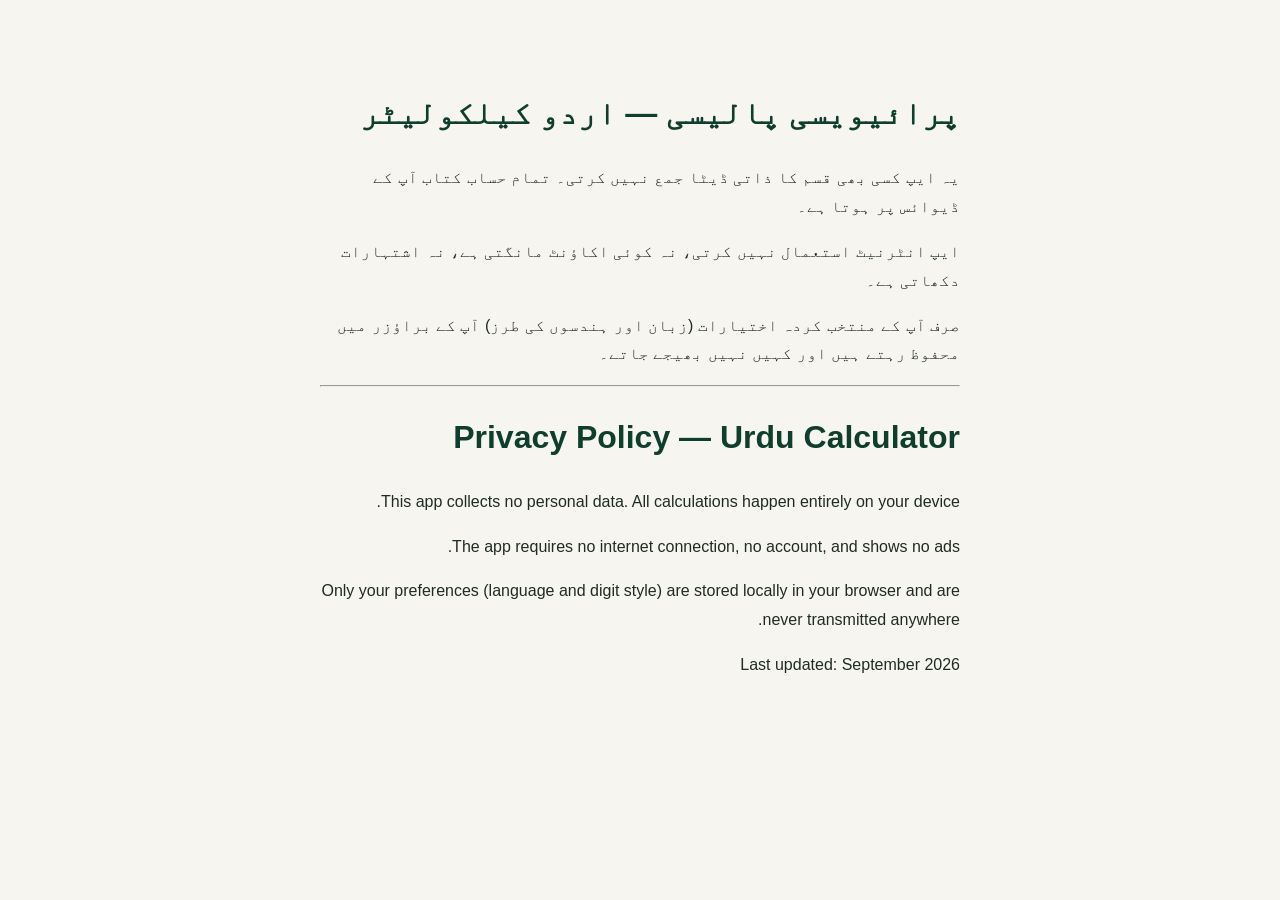
==== privacy.html @ 9972aee8 "Add files via upload" ====
<!DOCTYPE html>
<html lang="ur" dir="rtl">
<head>
  <meta charset="UTF-8">
  <meta name="viewport" content="width=device-width, initial-scale=1">
  <title>پرائیویسی پالیسی — اردو کیلکولیٹر | Privacy Policy — Urdu Calculator</title>
  <style>
    body { font-family: "Segoe UI", Tahoma, sans-serif; max-width: 640px; margin: 40px auto; padding: 24px; line-height: 1.8; color: #1f2b26; background: #f7f5ef; }
    h1 { color: #0f3d2e; }
  </style>
</head>
<body>
  <h1>پرائیویسی پالیسی — اردو کیلکولیٹر</h1>
  <p>یہ ایپ کسی بھی قسم کا ذاتی ڈیٹا جمع نہیں کرتی۔ تمام حساب کتاب آپ کے ڈیوائس پر ہوتا ہے۔</p>
  <p>ایپ انٹرنیٹ استعمال نہیں کرتی، نہ کوئی اکاؤنٹ مانگتی ہے، نہ اشتہارات دکھاتی ہے۔</p>
  <p>صرف آپ کے منتخب کردہ اختیارات (زبان اور ہندسوں کی طرز) آپ کے براؤزر میں محفوظ رہتے ہیں اور کہیں نہیں بھیجے جاتے۔</p>
  <hr>
  <h1>Privacy Policy — Urdu Calculator</h1>
  <p>This app collects no personal data. All calculations happen entirely on your device.</p>
  <p>The app requires no internet connection, no account, and shows no ads.</p>
  <p>Only your preferences (language and digit style) are stored locally in your browser and are never transmitted anywhere.</p>
  <p>Last updated: September 2026</p>
</body>
</html>
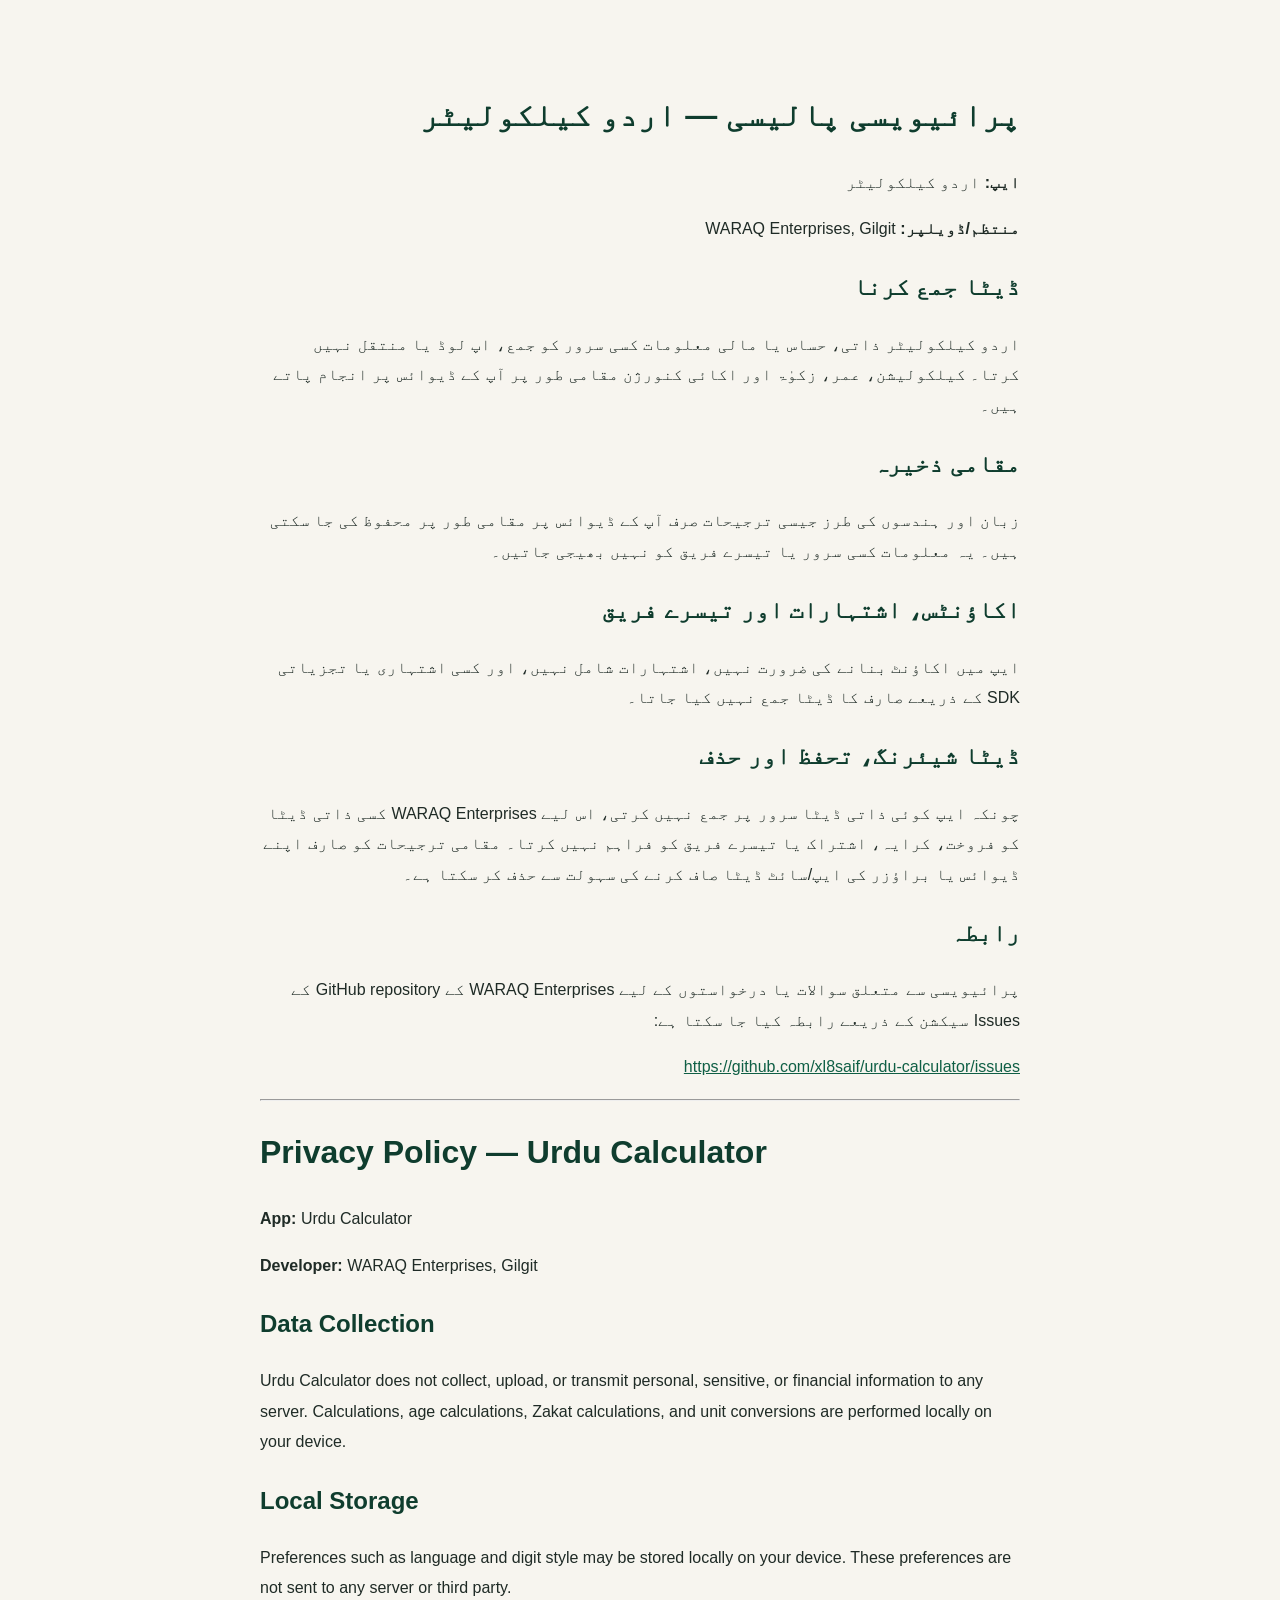
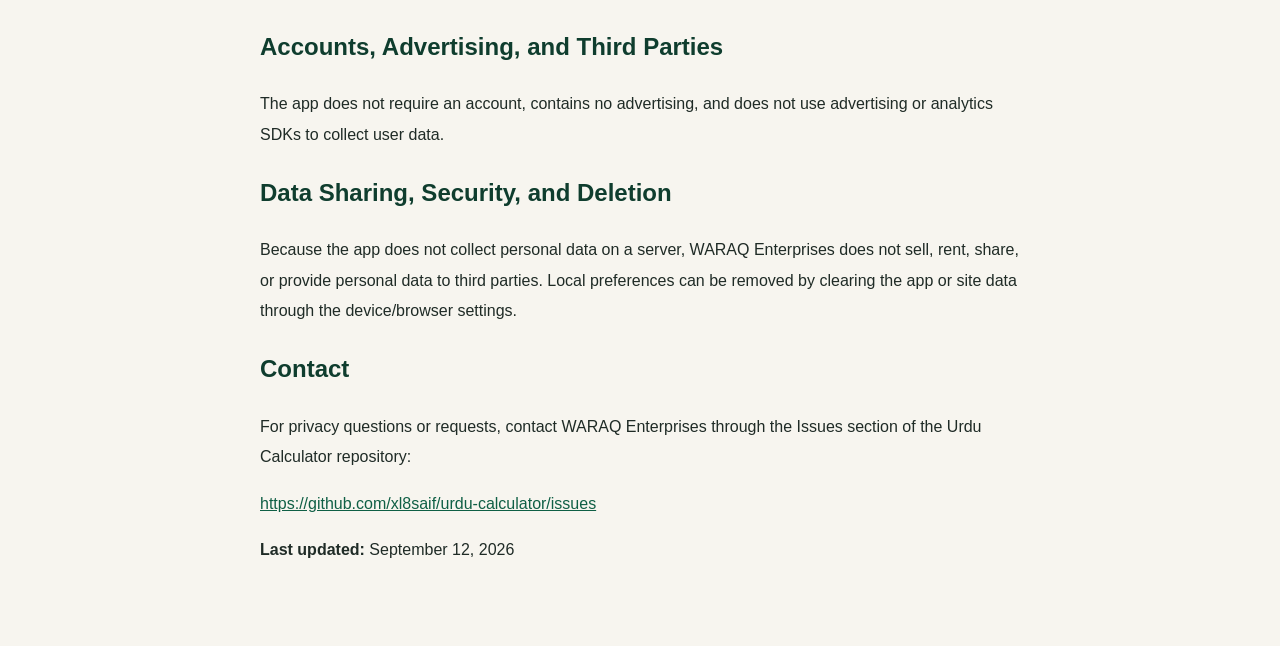
==== commit cfd34adf: "Prepare privacy policy for Google Play review" ====
--- a/privacy.html
+++ b/privacy.html
@@ -3,22 +3,60 @@
 <head>
   <meta charset="UTF-8">
   <meta name="viewport" content="width=device-width, initial-scale=1">
+  <meta name="description" content="Privacy Policy for Urdu Calculator by WARAQ Enterprises, Gilgit.">
   <title>پرائیویسی پالیسی — اردو کیلکولیٹر | Privacy Policy — Urdu Calculator</title>
   <style>
-    body { font-family: "Segoe UI", Tahoma, sans-serif; max-width: 640px; margin: 40px auto; padding: 24px; line-height: 1.8; color: #1f2b26; background: #f7f5ef; }
-    h1 { color: #0f3d2e; }
+    body { font-family: "Segoe UI", Tahoma, sans-serif; max-width: 760px; margin: 40px auto; padding: 24px; line-height: 1.9; color: #1f2b26; background: #f7f5ef; }
+    h1, h2 { color: #0f3d2e; }
+    .en { direction: ltr; text-align: left; }
+    a { color: #0f5f45; }
   </style>
 </head>
 <body>
   <h1>پرائیویسی پالیسی — اردو کیلکولیٹر</h1>
-  <p>یہ ایپ کسی بھی قسم کا ذاتی ڈیٹا جمع نہیں کرتی۔ تمام حساب کتاب آپ کے ڈیوائس پر ہوتا ہے۔</p>
-  <p>ایپ انٹرنیٹ استعمال نہیں کرتی، نہ کوئی اکاؤنٹ مانگتی ہے، نہ اشتہارات دکھاتی ہے۔</p>
-  <p>صرف آپ کے منتخب کردہ اختیارات (زبان اور ہندسوں کی طرز) آپ کے براؤزر میں محفوظ رہتے ہیں اور کہیں نہیں بھیجے جاتے۔</p>
+  <p><strong>ایپ:</strong> اردو کیلکولیٹر</p>
+  <p><strong>منتظم/ڈویلپر:</strong> WARAQ Enterprises, Gilgit</p>
+
+  <h2>ڈیٹا جمع کرنا</h2>
+  <p>اردو کیلکولیٹر ذاتی، حساس یا مالی معلومات کسی سرور کو جمع، اپ لوڈ یا منتقل نہیں کرتا۔ کیلکولیشن، عمر، زکوٰۃ اور اکائی کنورژن مقامی طور پر آپ کے ڈیوائس پر انجام پاتے ہیں۔</p>
+
+  <h2>مقامی ذخیرہ</h2>
+  <p>زبان اور ہندسوں کی طرز جیسی ترجیحات صرف آپ کے ڈیوائس پر مقامی طور پر محفوظ کی جا سکتی ہیں۔ یہ معلومات کسی سرور یا تیسرے فریق کو نہیں بھیجی جاتیں۔</p>
+
+  <h2>اکاؤنٹس، اشتہارات اور تیسرے فریق</h2>
+  <p>ایپ میں اکاؤنٹ بنانے کی ضرورت نہیں، اشتہارات شامل نہیں، اور کسی اشتہاری یا تجزیاتی SDK کے ذریعے صارف کا ڈیٹا جمع نہیں کیا جاتا۔</p>
+
+  <h2>ڈیٹا شیئرنگ، تحفظ اور حذف</h2>
+  <p>چونکہ ایپ کوئی ذاتی ڈیٹا سرور پر جمع نہیں کرتی، اس لیے WARAQ Enterprises کسی ذاتی ڈیٹا کو فروخت، کرایہ، اشتراک یا تیسرے فریق کو فراہم نہیں کرتا۔ مقامی ترجیحات کو صارف اپنے ڈیوائس یا براؤزر کی ایپ/سائٹ ڈیٹا صاف کرنے کی سہولت سے حذف کر سکتا ہے۔</p>
+
+  <h2>رابطہ</h2>
+  <p>پرائیویسی سے متعلق سوالات یا درخواستوں کے لیے WARAQ Enterprises کے GitHub repository کے Issues سیکشن کے ذریعے رابطہ کیا جا سکتا ہے:</p>
+  <p><a href="https://github.com/xl8saif/urdu-calculator/issues">https://github.com/xl8saif/urdu-calculator/issues</a></p>
+
   <hr>
-  <h1>Privacy Policy — Urdu Calculator</h1>
-  <p>This app collects no personal data. All calculations happen entirely on your device.</p>
-  <p>The app requires no internet connection, no account, and shows no ads.</p>
-  <p>Only your preferences (language and digit style) are stored locally in your browser and are never transmitted anywhere.</p>
-  <p>Last updated: September 2026</p>
+
+  <div class="en">
+    <h1>Privacy Policy — Urdu Calculator</h1>
+    <p><strong>App:</strong> Urdu Calculator</p>
+    <p><strong>Developer:</strong> WARAQ Enterprises, Gilgit</p>
+
+    <h2>Data Collection</h2>
+    <p>Urdu Calculator does not collect, upload, or transmit personal, sensitive, or financial information to any server. Calculations, age calculations, Zakat calculations, and unit conversions are performed locally on your device.</p>
+
+    <h2>Local Storage</h2>
+    <p>Preferences such as language and digit style may be stored locally on your device. These preferences are not sent to any server or third party.</p>
+
+    <h2>Accounts, Advertising, and Third Parties</h2>
+    <p>The app does not require an account, contains no advertising, and does not use advertising or analytics SDKs to collect user data.</p>
+
+    <h2>Data Sharing, Security, and Deletion</h2>
+    <p>Because the app does not collect personal data on a server, WARAQ Enterprises does not sell, rent, share, or provide personal data to third parties. Local preferences can be removed by clearing the app or site data through the device/browser settings.</p>
+
+    <h2>Contact</h2>
+    <p>For privacy questions or requests, contact WARAQ Enterprises through the Issues section of the Urdu Calculator repository:</p>
+    <p><a href="https://github.com/xl8saif/urdu-calculator/issues">https://github.com/xl8saif/urdu-calculator/issues</a></p>
+
+    <p><strong>Last updated:</strong> September 12, 2026</p>
+  </div>
 </body>
 </html>
